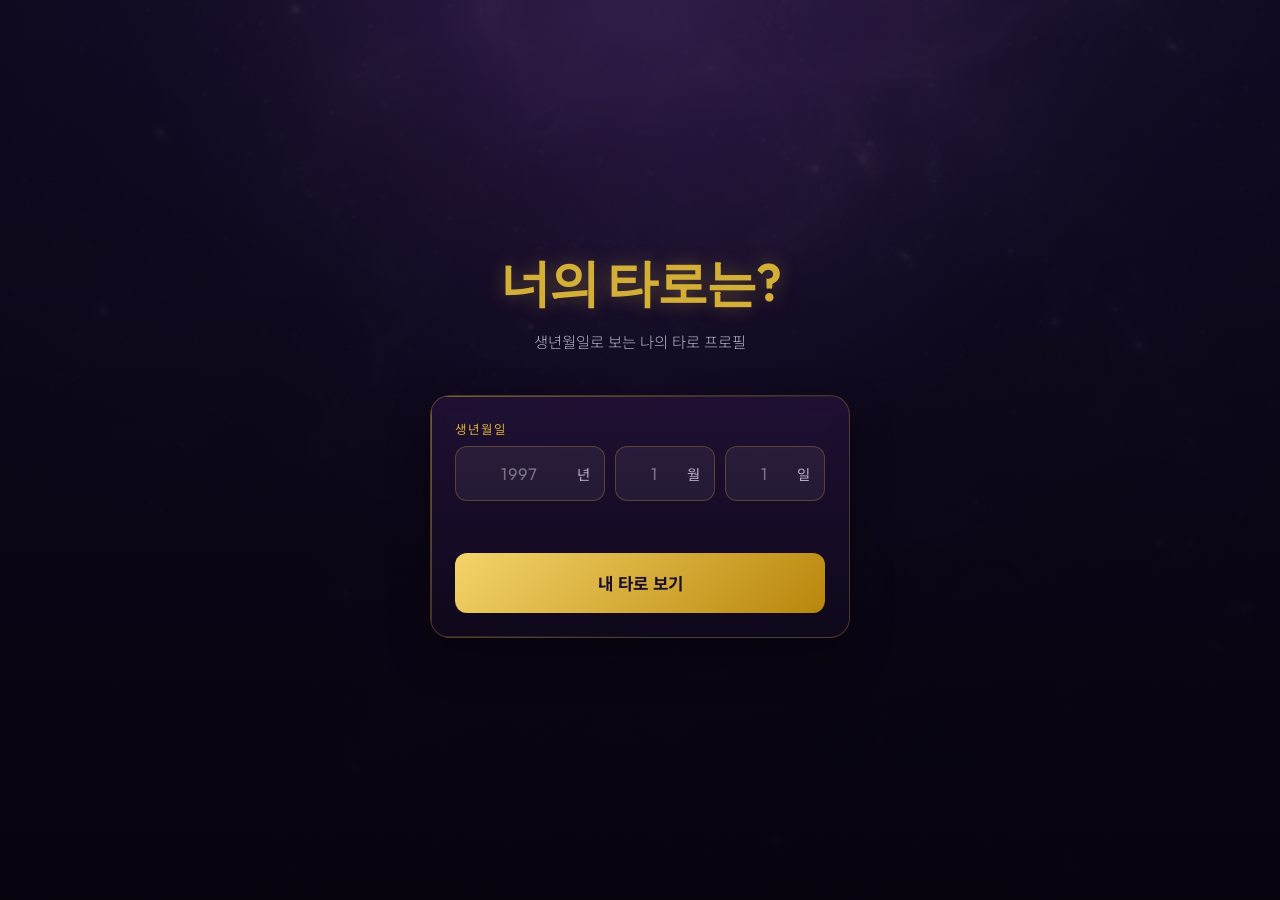
==== index.html @ 73835557 "feat: structure profile relationship results" ====
<!DOCTYPE html>
<html lang="ko">

<head>
    <meta charset="UTF-8">
    <meta name="viewport" content="width=device-width, initial-scale=1.0">
    <title>너의 타로는? - 나의 타로 프로필</title>
    <link rel="preconnect" href="https://fonts.googleapis.com">
    <link rel="preconnect" href="https://fonts.gstatic.com" crossorigin>
    <link
        href="https://fonts.googleapis.com/css2?family=Outfit:wght@300;400;600&family=Noto+Sans+KR:wght@300;400;700&display=swap"
        rel="stylesheet">
    <link rel="stylesheet" href="style.css">
</head>

<body>
    <div class="background-overlay"></div>

    <main id="app">
        <!-- Landing Page -->
        <section id="landing" class="screen active">
            <div class="container">
                <header>
                    <h1 class="glow-text">너의 타로는?</h1>
                    <p class="subtitle">생년월일로 보는 나의 타로 프로필</p>
                </header>

                <div class="input-card card-frame">
                    <div class="input-group">
                        <label for="birth-year">생년월일</label>
                        <div class="birthdate-fields" role="group" aria-labelledby="birthdate-group-label">
                            <span id="birthdate-group-label" class="sr-only">생년월일 입력</span>
                            <div class="birthdate-field">
                                <input type="text" id="birth-year" inputmode="numeric" placeholder="1997" maxlength="4"
                                    autocomplete="bday-year" aria-label="출생 연도">
                                <span class="birthdate-suffix">년</span>
                            </div>
                            <div class="birthdate-field">
                                <input type="text" id="birth-month" inputmode="numeric" placeholder="1" maxlength="2"
                                    autocomplete="bday-month" aria-label="출생 월">
                                <span class="birthdate-suffix">월</span>
                            </div>
                            <div class="birthdate-field">
                                <input type="text" id="birth-day" inputmode="numeric" placeholder="1" maxlength="2"
                                    autocomplete="bday-day" aria-label="출생 일">
                                <span class="birthdate-suffix">일</span>
                            </div>
                        </div>
                    </div>
                    <p id="input-error" class="input-error" aria-live="polite"></p>
                    <button id="cta-start" class="btn-primary">내 타로 보기</button>
                </div>
            </div>
        </section>

        <!-- Loading Screen -->
        <section id="loading" class="screen">
            <div class="container centered">
                <div class="mystical-spinner">
                    <div class="star s1"></div>
                    <div class="star s2"></div>
                    <div class="star s3"></div>
                    <div class="card-outline"></div>
                </div>
                <p class="loading-text">카드를 해석하는 중...</p>
            </div>
        </section>

        <!-- Result Page -->
        <section id="result" class="screen">
            <div class="container no-padding">
                <!-- Swiper Container -->
                <div class="card-swiper" id="card-swiper">
                    <!-- Birth Card Item -->
                    <div class="swiper-item" id="item-birth">
                        <div class="item-content">
                            <h3 class="item-title">나의 탄생카드</h3>
                            <p class="type-definition" id="res-birth-type-def">탄생카드는 내가 타고난 중심 성향을 의미합니다.</p>
                            <div class="card-visual card-frame gold-glow">
                                <img class="card-art" id="res-birth-art" src="img/08-Strength.png" alt="힘 카드 이미지">
                                <span class="card-number" id="res-birth-num">8</span>
                                <span class="card-name" id="res-birth-name">힘</span>
                            </div>
                            <div class="card-info-box card-frame thin">
                                <div class="info-block identity-block">
                                    <h4 class="info-label">한 줄 정체성</h4>
                                    <p class="card-tagline" id="res-birth-tagline"></p>
                                </div>
                                <hr class="gold-divider">
                                <div class="info-block">
                                    <h4 class="info-label">기본 의미</h4>
                                    <p class="info-meaning" id="res-birth-meaning">인내, 용기, 내면의 힘</p>
                                </div>
                                <hr class="gold-divider">
                                <div class="info-block overview-block">
                                    <h4 class="info-label">그래서 어떤 사람인가</h4>
                                    <p class="info-desc" id="res-birth-overview"></p>
                                </div>
                                <hr class="gold-divider">
                                <div class="info-block">
                                    <h4 class="info-label">그림 속 상징</h4>
                                    <p class="info-desc" id="res-birth-symbolism">사자를 부드럽게 다루는 장면이 핵심인 카드입니다.</p>
                                </div>
                                <hr class="gold-divider">
                                <div class="info-block interpretation-block">
                                    <h4 class="info-label">왜 이렇게 읽을까요?</h4>
                                    <p class="info-desc" id="res-birth-symbolism-interpretation"></p>
                                </div>
                                <hr class="gold-divider">
                                <div class="info-block">
                                    <h4 class="info-label">내 중심에서 나타나는 모습</h4>
                                    <p class="info-desc" id="res-birth-profile">겉보다 속이 훨씬 강하고 오래 버티는 힘이 있습니다.</p>
                                </div>
                                <p class="calc-trace" id="res-birth-trace">1997 + 10 + 17 = 2024 -> 2 + 0 + 2 + 4 = 8</p>
                            </div>
                        </div>
                    </div>

                    <!-- Persona Card Item -->
                    <div class="swiper-item" id="item-persona">
                        <div class="item-content">
                            <h3 class="item-title">페르소나 카드</h3>
                            <p class="type-definition" id="res-persona-type-def">페르소나 카드는 사회 속에서 드러나는 나의 얼굴을 의미합니다.</p>
                            <section class="profile-relationship" id="res-profile-relationship" aria-live="polite">
                                <p class="relationship-badge" id="res-relationship-badge"></p>
                                <div class="relationship-path" aria-label="탄생카드에서 페르소나카드로 이어지는 흐름">
                                    <span class="relationship-card-label" id="res-relationship-birth"></span>
                                    <span class="relationship-arrow" aria-hidden="true">→</span>
                                    <span class="relationship-card-label" id="res-relationship-persona"></span>
                                </div>
                                <p class="relationship-description" id="res-relationship-description"></p>
                            </section>
                            <div class="card-visual card-frame gold-glow">
                                <img class="card-art" id="res-persona-art" src="img/11-Justice.png" alt="정의 카드 이미지">
                                <span class="card-number" id="res-persona-num">11</span>
                                <span class="card-name" id="res-persona-name">정의</span>
                            </div>
                            <div class="card-info-box card-frame thin">
                                <div class="info-block identity-block">
                                    <h4 class="info-label">한 줄 정체성</h4>
                                    <p class="card-tagline" id="res-persona-tagline"></p>
                                </div>
                                <hr class="gold-divider">
                                <div class="info-block">
                                    <h4 class="info-label">기본 의미</h4>
                                    <p class="info-meaning" id="res-persona-meaning">균형, 공정함, 판단</p>
                                </div>
                                <hr class="gold-divider">
                                <div class="info-block">
                                    <h4 class="info-label">그림 속 상징</h4>
                                    <p class="info-desc" id="res-persona-symbolism">칼과 저울을 든 인물이 두 기둥 사이에 앉아 있습니다.</p>
                                </div>
                                <hr class="gold-divider">
                                <div class="info-block interpretation-block">
                                    <h4 class="info-label">왜 이렇게 읽을까요?</h4>
                                    <p class="info-desc" id="res-persona-symbolism-interpretation"></p>
                                </div>
                                <hr class="gold-divider">
                                <div class="info-block">
                                    <h4 class="info-label">다른 사람에게 보이는 모습</h4>
                                    <p class="info-desc" id="res-persona-profile">사회 속에서 기준과 균형을 중요하게 여기는 모습으로 드러납니다.</p>
                                </div>
                                <p class="calc-trace" id="res-persona-trace">탄생카드 축약 과정에서 11이 나타나 페르소나 카드로 읽습니다.</p>
                            </div>
                        </div>
                    </div>

                </div>

                <!-- Swiper Navigation Indicator -->
                <nav class="profile-steps" aria-label="프로필 카드 단계">
                    <button class="profile-step active" type="button" data-slide-index="0" aria-current="step" aria-label="내 중심 1/2">
                        <span class="profile-step-number">01</span>
                        <span>내 중심</span>
                    </button>
                    <span class="profile-step-line" aria-hidden="true"></span>
                    <button class="profile-step" type="button" data-slide-index="1" aria-label="보이는 나 2/2">
                        <span class="profile-step-number">02</span>
                        <span>보이는 나</span>
                    </button>
                </nav>

                <p class="swipe-hint">← 옆으로 넘겨보세요 →</p>

                <section class="profile-details-section" id="profile-details">
                    <h3 class="section-title">나의 프로필 더 보기</h3>
                    <details class="profile-detail">
                        <summary>강점과 그림자</summary>
                        <div class="profile-detail-content">
                            <h4>강점</h4>
                            <p id="res-detail-strength"></p>
                            <h4>그림자</h4>
                            <p id="res-detail-shadow"></p>
                        </div>
                    </details>
                    <details class="profile-detail">
                        <summary>관계와 일</summary>
                        <div class="profile-detail-content">
                            <h4>관계</h4>
                            <p id="res-detail-relationship"></p>
                            <h4>일</h4>
                            <p id="res-detail-work"></p>
                        </div>
                    </details>
                    <details class="profile-detail">
                        <summary>성장 포인트</summary>
                        <div class="profile-detail-content">
                            <p id="res-detail-growth"></p>
                        </div>
                    </details>
                </section>

                <!-- Year Flow Section -->
                <div class="year-flow-section">
                    <h3 class="section-title">연도별 흐름</h3>
                    <div class="year-cards-grid">
                        <div class="year-card-item">
                            <span class="year-tag" id="year-prev-label">2023</span>
                            <div class="mini-card card-frame gold-glow">
                                <img class="mini-card-art" id="year-prev-art" src="img/09-TheHermit.png" alt="작년 카드 이미지">
                                <span class="mini-card-number" id="year-prev-number">9</span>
                                <span class="mini-card-name" id="year-prev-name">전차</span>
                            </div>
                            <p class="year-card-desc" id="year-prev-desc">지난해의 에너지를 정리합니다.</p>
                            <p class="year-card-trace" id="year-prev-trace">10 + 17 + 2025 = 2052 -> 2 + 0 + 5 + 2 = 9</p>
                        </div>
                        <div class="year-card-item current">
                            <span class="year-tag" id="year-curr-label">2024</span>
                            <div class="mini-card card-frame gold-glow primary">
                                <img class="mini-card-art" id="year-curr-art" src="img/10-WheelOfFortune.png" alt="올해 카드 이미지">
                                <span class="mini-card-number" id="year-curr-number">10</span>
                                <span class="mini-card-name" id="year-curr-name">힘</span>
                            </div>
                            <p class="year-card-desc" id="year-curr-desc">올해 당신을 관통하는 핵심 키워드입니다.</p>
                            <p class="year-card-trace" id="year-curr-trace">10 + 17 + 2026 = 2053 -> 2 + 0 + 5 + 3 = 10</p>
                        </div>
                        <div class="year-card-item">
                            <span class="year-tag" id="year-next-label">2025</span>
                            <div class="mini-card card-frame gold-glow">
                                <img class="mini-card-art" id="year-next-art" src="img/11-Justice.png" alt="내년 카드 이미지">
                                <span class="mini-card-number" id="year-next-number">11</span>
                                <span class="mini-card-name" id="year-next-name">은둔자</span>
                            </div>
                            <p class="year-card-desc" id="year-next-desc">다음 해에 다가올 변화의 예고입니다.</p>
                            <p class="year-card-trace" id="year-next-trace">10 + 17 + 2027 = 2054 -> 2 + 0 + 5 + 4 = 11</p>
                        </div>
                    </div>
                </div>

                <!-- Bottom CTA -->
                <div class="bottom-actions padding-x">
                    <button id="share-kakao" class="btn-share">카카오톡으로 내 타로 공유하기</button>
                    <p id="share-feedback" class="share-feedback" aria-live="polite"></p>
                    <button id="restart" class="btn-secondary">다시 하기</button>
                </div>
            </div>
        </section>
    </main>

    <script>
        window.APP_CONFIG = window.APP_CONFIG || {};
    </script>
    <script src="https://t1.kakaocdn.net/kakao_js_sdk/2.8.0/kakao.min.js"></script>
    <script src="config.js"></script>
    <script src="data/card-content.js"></script>
    <script src="script.js"></script>
</body>

</html>
---- style.css ----
:root {
    --primary-bg: #140b26;
    --primary-bg-deep: #090511;
    --accent-gold: #d4af37;
    --accent-gold-strong: #f4d46a;
    --accent-gold-glow: rgba(212, 175, 55, 0.36);
    --text-main: #f8f4ff;
    --text-dim: #b9afca;
    --text-soft: #d8d0e5;
    --card-bg: rgba(23, 12, 39, 0.78);
    --card-bg-strong: rgba(18, 10, 31, 0.92);
    --glass-border: rgba(212, 175, 55, 0.28);
    --glass-border-strong: rgba(212, 175, 55, 0.5);
    --shadow-deep: 0 18px 40px rgba(0, 0, 0, 0.4);
    --font-fancy: 'Outfit', sans-serif;
    --font-base: 'Noto Sans KR', sans-serif;
}

* {
    margin: 0;
    padding: 0;
    box-sizing: border-box;
}

html {
    scroll-behavior: smooth;
}

body {
    background:
        radial-gradient(circle at top, rgba(79, 39, 122, 0.38), transparent 45%),
        linear-gradient(180deg, var(--primary-bg) 0%, var(--primary-bg-deep) 100%);
    color: var(--text-main);
    font-family: var(--font-base);
    min-height: 100vh;
    overflow-x: hidden;
    position: relative;
}

.background-overlay {
    position: fixed;
    inset: 0;
    background-image: url('bg.png');
    background-size: cover;
    background-position: center;
    opacity: 0.32;
    filter: saturate(0.9) brightness(0.72);
    z-index: -2;
}

.background-overlay::after {
    content: '';
    position: absolute;
    inset: 0;
    background:
        radial-gradient(circle at 50% 10%, transparent 0%, rgba(9, 5, 17, 0.28) 42%, rgba(9, 5, 17, 0.82) 100%),
        linear-gradient(180deg, rgba(20, 11, 38, 0.48) 0%, rgba(9, 5, 17, 0.9) 100%);
}

#app {
    max-width: 640px;
    margin: 0 auto;
    padding: 20px 18px 32px;
    min-height: 100vh;
    display: flex;
    flex-direction: column;
}

.container {
    width: 100%;
    padding: 20px 0;
}

.container.no-padding {
    padding: 0;
}

.padding-x {
    padding-left: 20px;
    padding-right: 20px;
}

.centered {
    display: flex;
    flex-direction: column;
    align-items: center;
    justify-content: center;
    flex: 1;
}

.screen {
    display: none;
    opacity: 0;
    transition: opacity 0.35s ease;
}

.screen.active {
    display: flex;
    flex-direction: column;
    opacity: 1;
}

.glow-text {
    font-family: var(--font-fancy);
    font-size: clamp(2.4rem, 8vw, 3.2rem);
    font-weight: 600;
    text-align: center;
    color: var(--accent-gold);
    text-shadow: 0 0 18px var(--accent-gold-glow);
    margin-bottom: 0.55rem;
    letter-spacing: -0.03em;
}

.subtitle {
    text-align: center;
    color: var(--text-dim);
    font-size: 0.96rem;
    font-weight: 300;
    line-height: 1.7;
    margin-bottom: 2.6rem;
}

.card-frame {
    background: linear-gradient(180deg, rgba(33, 17, 54, 0.88) 0%, rgba(16, 9, 28, 0.92) 100%);
    border: 1px solid var(--glass-border);
    border-radius: 20px;
    padding: 24px;
    backdrop-filter: blur(10px);
    box-shadow: var(--shadow-deep);
    position: relative;
    overflow: hidden;
}

.card-frame::before {
    content: '';
    position: absolute;
    inset: 0;
    border: 1px solid transparent;
    border-image: linear-gradient(135deg, rgba(212, 175, 55, 0.5), transparent 70%) 1;
    pointer-events: none;
}

.input-card {
    max-width: 420px;
    margin: 0 auto;
}

.input-group {
    margin-bottom: 18px;
}

.input-group label {
    display: block;
    color: var(--accent-gold);
    font-size: 0.78rem;
    margin-bottom: 8px;
    text-transform: uppercase;
    letter-spacing: 0.15em;
}

.birthdate-fields {
    display: grid;
    grid-template-columns: minmax(0, 1.5fr) repeat(2, minmax(0, 1fr));
    gap: 10px;
}

.birthdate-field {
    display: flex;
    align-items: center;
    gap: 8px;
    background: rgba(255, 255, 255, 0.06);
    border: 1px solid var(--glass-border);
    border-radius: 12px;
    padding: 0 14px;
}

.birthdate-field:focus-within {
    border-color: var(--accent-gold);
    box-shadow: 0 0 14px var(--accent-gold-glow);
}

.birthdate-field input {
    width: 100%;
    min-width: 0;
    background: transparent;
    border: none;
    padding: 16px 0;
    color: var(--text-main);
    font-family: var(--font-fancy);
    font-size: 1.05rem;
    text-align: center;
    letter-spacing: 0.08em;
}

.birthdate-field input::placeholder {
    color: rgba(248, 244, 255, 0.4);
}

.birthdate-field input:focus {
    outline: none;
}

.birthdate-suffix {
    flex-shrink: 0;
    color: var(--text-dim);
    font-size: 0.9rem;
}

.sr-only {
    position: absolute;
    width: 1px;
    height: 1px;
    padding: 0;
    margin: -1px;
    overflow: hidden;
    clip: rect(0, 0, 0, 0);
    white-space: nowrap;
    border: 0;
}

#birth-year,
#birth-month,
#birth-day {
    width: 100%;
}

@media (max-width: 380px) {
    .birthdate-fields {
        grid-template-columns: 1fr;
    }
}

.input-error {
    min-height: 1.35rem;
    margin-bottom: 12px;
    color: #ffd7df;
    font-size: 0.84rem;
    line-height: 1.5;
}

.btn-primary,
.btn-share,
.btn-secondary {
    width: 100%;
    border-radius: 12px;
    cursor: pointer;
    font-family: var(--font-base);
    transition: transform 0.2s ease, box-shadow 0.2s ease, border-color 0.2s ease;
}

.btn-primary {
    background: linear-gradient(135deg, var(--accent-gold-strong), #b8860b);
    border: none;
    padding: 18px;
    color: #1a0f2e;
    font-weight: 700;
    font-size: 1.05rem;
}

.btn-share {
    background: #fee500;
    color: #3c1e1e;
    border: none;
    padding: 18px;
    font-weight: 700;
    font-size: 1rem;
    margin-bottom: 10px;
}

.btn-secondary {
    background: rgba(255, 255, 255, 0.03);
    border: 1px solid var(--glass-border);
    padding: 14px;
    color: var(--text-soft);
}

.btn-primary:hover,
.btn-share:hover,
.btn-secondary:hover {
    transform: translateY(-1px);
    box-shadow: 0 0 20px rgba(212, 175, 55, 0.18);
}

.btn-primary:active,
.btn-share:active,
.btn-secondary:active {
    transform: scale(0.99);
}

.share-feedback {
    min-height: 1.35rem;
    margin-bottom: 14px;
    color: var(--text-dim);
    font-size: 0.82rem;
    line-height: 1.5;
    text-align: center;
}

.card-swiper {
    display: flex;
    overflow-x: auto;
    scroll-snap-type: x mandatory;
    scroll-behavior: smooth;
    -webkit-overflow-scrolling: touch;
    width: 100%;
    padding-bottom: 18px;
}

.card-swiper::-webkit-scrollbar {
    display: none;
}

.swiper-item {
    flex: 0 0 100%;
    scroll-snap-align: center;
    scroll-snap-stop: always;
    padding: 20px 20px 10px;
}

.item-content {
    display: flex;
    flex-direction: column;
    align-items: center;
    gap: 10px;
}

.item-title {
    font-size: 1.55rem;
    color: var(--accent-gold);
    text-align: center;
    letter-spacing: -0.02em;
}

.item-subtitle {
    font-size: 0.82rem;
    color: var(--text-dim);
    text-align: center;
    line-height: 1.5;
}

.type-definition {
    max-width: 360px;
    font-size: 0.88rem;
    line-height: 1.65;
    color: var(--text-soft);
    text-align: center;
}

.swiper-dots {
    display: flex;
    justify-content: center;
    gap: 8px;
    margin-bottom: 10px;
}

.dot {
    width: 7px;
    height: 7px;
    border-radius: 999px;
    background: rgba(255, 255, 255, 0.16);
    transition: width 0.2s ease, background 0.2s ease, box-shadow 0.2s ease;
}

.dot.active {
    width: 18px;
    background: var(--accent-gold);
    box-shadow: 0 0 8px var(--accent-gold-glow);
}

.swipe-hint {
    text-align: center;
    font-size: 0.75rem;
    color: var(--text-dim);
    margin-bottom: 30px;
    animation: pulse 2s infinite;
}

@keyframes pulse {
    0% {
        opacity: 0.45;
    }

    50% {
        opacity: 1;
    }

    100% {
        opacity: 0.45;
    }
}

.card-visual {
    width: min(76vw, 210px);
    height: min(112vw, 320px);
    min-height: 280px;
    margin: 4px 0 10px;
    display: flex;
    flex-direction: column;
    align-items: center;
    justify-content: center;
    gap: 12px;
    background:
        radial-gradient(circle at top, rgba(212, 175, 55, 0.14), transparent 52%),
        linear-gradient(180deg, rgba(27, 15, 46, 0.95), rgba(18, 10, 31, 0.9));
    position: relative;
}

.card-visual::after {
    content: '';
    position: absolute;
    inset: 16px;
    border-radius: 14px;
    border: 1px solid rgba(212, 175, 55, 0.15);
}

.gold-glow {
    box-shadow: 0 0 30px var(--accent-gold-glow);
}

.card-art,
.mini-card-art {
    position: absolute;
    inset: 0;
    width: 100%;
    height: 100%;
    object-fit: cover;
    display: block;
}

.card-art {
    border-radius: 20px;
}

.mini-card-art {
    border-radius: 18px;
    opacity: 0.9;
}

.card-number,
.mini-card-number {
    position: relative;
    z-index: 1;
    font-family: var(--font-fancy);
    color: var(--accent-gold);
    text-shadow: 0 0 12px rgba(212, 175, 55, 0.24);
}

.card-number {
    font-size: 2.5rem;
    font-weight: 600;
    padding: 6px 14px;
    border-radius: 999px;
    background: rgba(14, 8, 26, 0.75);
    backdrop-filter: blur(8px);
    border: 1px solid rgba(212, 175, 55, 0.35);
}

.card-name {
    position: relative;
    z-index: 1;
    padding: 0 18px;
    text-align: center;
    font-family: var(--font-fancy);
    font-size: 1.5rem;
    line-height: 1.3;
    color: var(--text-main);
    text-shadow: 0 0 14px rgba(0, 0, 0, 0.55);
    background: linear-gradient(180deg, rgba(14, 8, 26, 0.2), rgba(14, 8, 26, 0.82));
    width: calc(100% - 24px);
    margin-top: auto;
    padding: 22px 18px 18px;
    border-radius: 0 0 16px 16px;
}

.persona-state {
    min-height: 1.3rem;
    color: var(--accent-gold);
    font-size: 0.78rem;
    line-height: 1.5;
    text-align: center;
}

.is-integrated .card-visual {
    box-shadow: 0 0 34px rgba(212, 175, 55, 0.22);
}

.is-hidden {
    display: none;
}

.card-info-box {
    width: 100%;
    max-width: 410px;
    padding: 22px 20px;
    text-align: left;
    background: linear-gradient(180deg, rgba(24, 13, 41, 0.88), rgba(16, 9, 28, 0.95));
}

.info-block {
    display: flex;
    flex-direction: column;
    gap: 7px;
}

.info-label {
    font-size: 0.72rem;
    color: var(--accent-gold);
    text-transform: uppercase;
    letter-spacing: 0.14em;
}

.info-meaning {
    font-size: 1rem;
    font-weight: 500;
    line-height: 1.7;
    color: var(--text-main);
}

.gold-divider {
    border: none;
    border-top: 1px solid rgba(212, 175, 55, 0.14);
    margin: 16px 0;
}

.info-desc {
    font-size: 0.94rem;
    line-height: 1.8;
    color: var(--text-soft);
}

.interpretation-block .info-desc {
    color: var(--text-main);
}

.calc-trace,
.year-card-trace {
    margin-top: 14px;
    font-size: 0.72rem;
    line-height: 1.55;
    color: var(--text-dim);
}

.year-flow-section {
    padding: 20px 20px 12px;
}

.section-title {
    text-align: center;
    color: var(--accent-gold);
    font-size: 1.05rem;
    margin-bottom: 22px;
    letter-spacing: 0.05em;
}

.year-cards-grid {
    display: grid;
    grid-template-columns: repeat(3, minmax(0, 1fr));
    gap: 12px;
}

.year-card-item {
    display: flex;
    flex-direction: column;
    align-items: center;
    text-align: center;
}

.year-card-item.current .mini-card {
    border-color: var(--glass-border-strong);
    box-shadow: 0 0 18px rgba(212, 175, 55, 0.2);
}

.year-tag {
    font-size: 0.76rem;
    color: var(--text-dim);
    margin-bottom: 10px;
}

.mini-card {
    width: 100%;
    min-height: 138px;
    display: flex;
    flex-direction: column;
    align-items: center;
    justify-content: center;
    gap: 8px;
    padding: 14px 10px;
    margin-bottom: 12px;
    background: linear-gradient(180deg, rgba(25, 14, 43, 0.9), rgba(15, 8, 26, 0.95));
    overflow: hidden;
    position: relative;
}

.mini-card::after {
    content: '';
    position: absolute;
    inset: 0;
    background: linear-gradient(180deg, rgba(9, 5, 17, 0.1), rgba(9, 5, 17, 0.78));
}

.mini-card-number {
    font-size: 1rem;
    letter-spacing: 0.04em;
    padding: 5px 10px;
    border-radius: 999px;
    background: rgba(14, 8, 26, 0.78);
    backdrop-filter: blur(8px);
    border: 1px solid rgba(212, 175, 55, 0.3);
}

.mini-card-name {
    font-size: 1rem;
    font-weight: 700;
    line-height: 1.35;
    color: var(--text-main);
    text-shadow: 0 0 10px rgba(0, 0, 0, 0.58);
    padding: 0 8px;
    position: relative;
    z-index: 1;
}

.year-card-desc {
    font-size: 0.8rem;
    color: var(--text-soft);
    line-height: 1.7;
}

.bottom-actions {
    padding-top: 22px;
    padding-bottom: 20px;
}

.mystical-spinner {
    width: 60px;
    height: 100px;
    position: relative;
    margin-bottom: 24px;
}

.card-outline {
    width: 100%;
    height: 100%;
    border: 2px solid var(--accent-gold);
    border-radius: 8px;
    animation: flip 1.8s infinite ease-in-out;
}

.star {
    position: absolute;
    width: 4px;
    height: 4px;
    background: var(--accent-gold);
    border-radius: 50%;
    box-shadow: 0 0 10px var(--accent-gold);
}

.s1 {
    top: -10px;
    left: 50%;
    animation: orbit 3s infinite linear;
}

.s2 {
    bottom: -10px;
    right: 20%;
    animation: orbit 4s infinite linear reverse;
}

.s3 {
    top: 40%;
    left: -10px;
    animation: orbit 2.5s infinite linear;
}

@keyframes flip {
    0% {
        transform: rotateY(0deg);
    }

    50% {
        transform: rotateY(180deg);
    }

    100% {
        transform: rotateY(360deg);
    }
}

@keyframes orbit {
    from {
        transform: rotate(0deg) translateX(30px) rotate(0deg);
    }

    to {
        transform: rotate(360deg) translateX(30px) rotate(-360deg);
    }
}

.loading-text {
    font-family: var(--font-fancy);
    color: var(--accent-gold);
    letter-spacing: 0.2em;
}

@media (max-width: 520px) {
    #app {
        padding-left: 14px;
        padding-right: 14px;
    }

    .swiper-item {
        padding-left: 10px;
        padding-right: 10px;
    }

    .year-cards-grid {
        grid-template-columns: 1fr;
        gap: 26px;
    }

    .year-card-item {
        max-width: 300px;
        margin: 0 auto;
    }

    .mini-card {
        max-width: 150px;
    }
}

@media (min-width: 900px) {
    #app {
        max-width: 760px;
        justify-content: center;
    }

    .card-info-box {
        max-width: 460px;
    }
}

@media (prefers-reduced-motion: reduce) {
    html {
        scroll-behavior: auto;
    }

    .screen,
    .btn-primary,
    .btn-share,
    .btn-secondary,
    .dot,
    .card-outline,
    .swipe-hint,
    .star {
        transition: none;
        animation: none;
    }
}
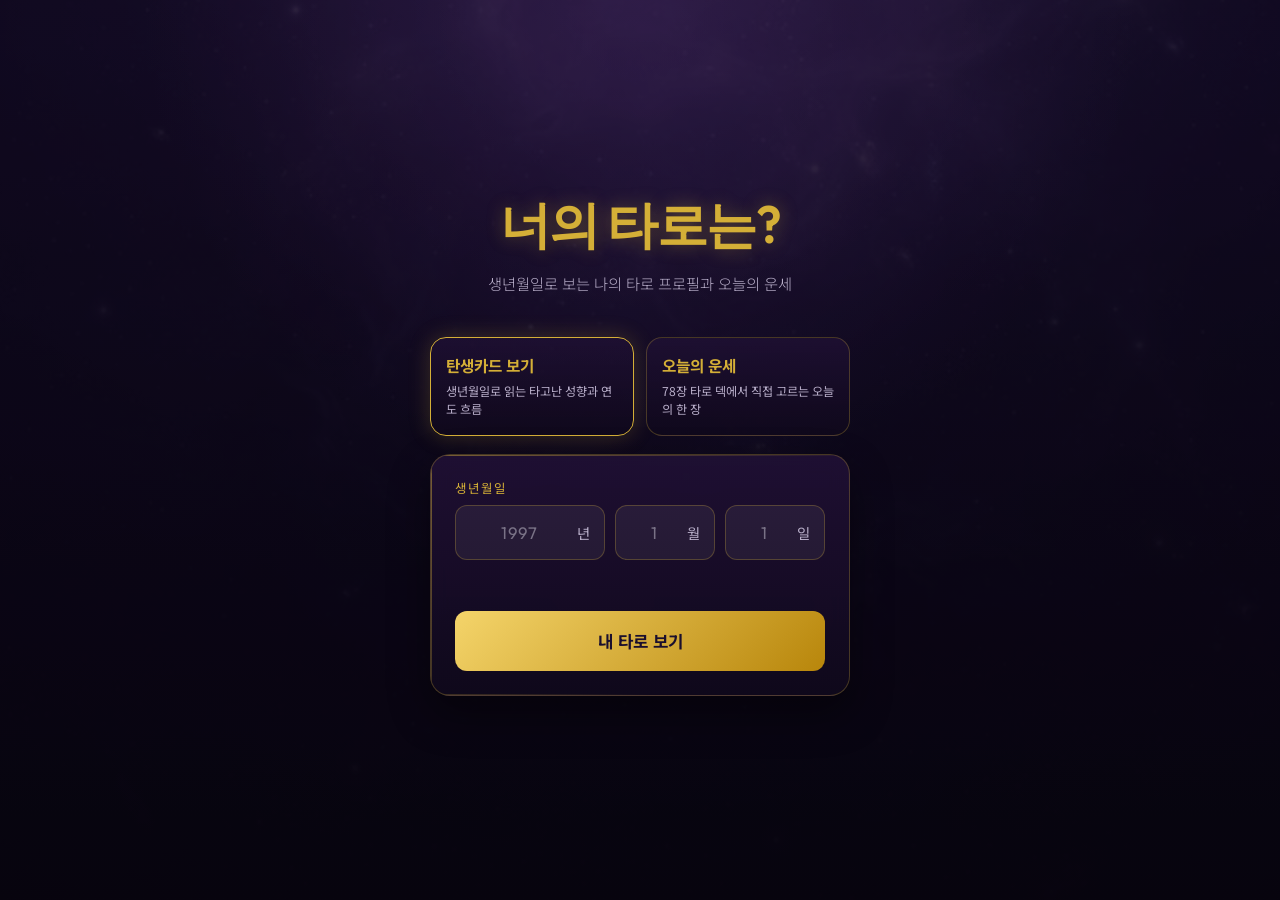
==== commit 8c6ff510: "feat: add birth card and daily fortune mode selector on landing" ====
--- a/index.html
+++ b/index.html
@@ -22,10 +22,21 @@
             <div class="container">
                 <header>
                     <h1 class="glow-text">너의 타로는?</h1>
-                    <p class="subtitle">생년월일로 보는 나의 타로 프로필</p>
+                    <p class="subtitle">생년월일로 보는 나의 타로 프로필과 오늘의 운세</p>
                 </header>
 
-                <div class="input-card card-frame">
+                <div class="mode-selector" role="group" aria-label="타로 메뉴 선택">
+                    <button type="button" id="mode-birth" class="mode-btn active" aria-pressed="true">
+                        <span class="mode-btn-label">탄생카드 보기</span>
+                        <span class="mode-btn-desc">생년월일로 읽는 타고난 성향과 연도 흐름</span>
+                    </button>
+                    <button type="button" id="mode-daily" class="mode-btn" aria-pressed="false">
+                        <span class="mode-btn-label">오늘의 운세</span>
+                        <span class="mode-btn-desc">78장 타로 덱에서 직접 고르는 오늘의 한 장</span>
+                    </button>
+                </div>
+
+                <div class="input-card card-frame" id="birth-input-card">
                     <div class="input-group">
                         <label for="birth-year">생년월일</label>
                         <div class="birthdate-fields" role="group" aria-labelledby="birthdate-group-label">
@@ -215,31 +226,31 @@
                     <h3 class="section-title">연도별 흐름</h3>
                     <div class="year-cards-grid">
                         <div class="year-card-item">
-                            <span class="year-tag" id="year-prev-label">2023</span>
+                            <span class="year-tag" id="year-prev-label">2025</span>
                             <div class="mini-card card-frame gold-glow">
-                                <img class="mini-card-art" id="year-prev-art" src="img/09-TheHermit.png" alt="작년 카드 이미지">
+                                <img class="mini-card-art" id="year-prev-art" src="img/09-TheHermit.png" alt="2025년 은둔자 카드 이미지">
                                 <span class="mini-card-number" id="year-prev-number">9</span>
-                                <span class="mini-card-name" id="year-prev-name">전차</span>
+                                <span class="mini-card-name" id="year-prev-name">은둔자</span>
                             </div>
                             <p class="year-card-desc" id="year-prev-desc">지난해의 에너지를 정리합니다.</p>
                             <p class="year-card-trace" id="year-prev-trace">10 + 17 + 2025 = 2052 -> 2 + 0 + 5 + 2 = 9</p>
                         </div>
                         <div class="year-card-item current">
-                            <span class="year-tag" id="year-curr-label">2024</span>
+                            <span class="year-tag" id="year-curr-label">2026</span>
                             <div class="mini-card card-frame gold-glow primary">
-                                <img class="mini-card-art" id="year-curr-art" src="img/10-WheelOfFortune.png" alt="올해 카드 이미지">
+                                <img class="mini-card-art" id="year-curr-art" src="img/10-WheelOfFortune.png" alt="2026년 운명의 수레바퀴 카드 이미지">
                                 <span class="mini-card-number" id="year-curr-number">10</span>
-                                <span class="mini-card-name" id="year-curr-name">힘</span>
+                                <span class="mini-card-name" id="year-curr-name">운명의 수레바퀴</span>
                             </div>
                             <p class="year-card-desc" id="year-curr-desc">올해 당신을 관통하는 핵심 키워드입니다.</p>
                             <p class="year-card-trace" id="year-curr-trace">10 + 17 + 2026 = 2053 -> 2 + 0 + 5 + 3 = 10</p>
                         </div>
                         <div class="year-card-item">
-                            <span class="year-tag" id="year-next-label">2025</span>
+                            <span class="year-tag" id="year-next-label">2027</span>
                             <div class="mini-card card-frame gold-glow">
-                                <img class="mini-card-art" id="year-next-art" src="img/11-Justice.png" alt="내년 카드 이미지">
+                                <img class="mini-card-art" id="year-next-art" src="img/11-Justice.png" alt="2027년 정의 카드 이미지">
                                 <span class="mini-card-number" id="year-next-number">11</span>
-                                <span class="mini-card-name" id="year-next-name">은둔자</span>
+                                <span class="mini-card-name" id="year-next-name">정의</span>
                             </div>
                             <p class="year-card-desc" id="year-next-desc">다음 해에 다가올 변화의 예고입니다.</p>
                             <p class="year-card-trace" id="year-next-trace">10 + 17 + 2027 = 2054 -> 2 + 0 + 5 + 4 = 11</p>
--- a/style.css
+++ b/style.css
@@ -22,6 +22,10 @@
     box-sizing: border-box;
 }
 
+[hidden] {
+    display: none !important;
+}
+
 html {
     scroll-behavior: smooth;
 }
@@ -143,6 +147,59 @@
 .input-card {
     max-width: 420px;
     margin: 0 auto;
+}
+
+.mode-selector {
+    max-width: 420px;
+    margin: 0 auto 18px;
+    display: grid;
+    grid-template-columns: repeat(2, minmax(0, 1fr));
+    gap: 12px;
+}
+
+.mode-btn {
+    display: flex;
+    flex-direction: column;
+    align-items: flex-start;
+    gap: 6px;
+    padding: 16px 15px;
+    border-radius: 16px;
+    border: 1px solid var(--glass-border);
+    background: linear-gradient(180deg, rgba(33, 17, 54, 0.72) 0%, rgba(16, 9, 28, 0.84) 100%);
+    color: var(--text-soft);
+    font-family: var(--font-base);
+    text-align: left;
+    cursor: pointer;
+    transition: transform 0.2s ease, border-color 0.2s ease, box-shadow 0.2s ease;
+}
+
+.mode-btn.active {
+    border-color: var(--accent-gold);
+    box-shadow: 0 0 22px rgba(212, 175, 55, 0.22);
+    color: var(--text-main);
+}
+
+.mode-btn:hover {
+    transform: translateY(-1px);
+    border-color: var(--glass-border-strong);
+}
+
+.mode-btn-label {
+    font-size: 0.98rem;
+    font-weight: 700;
+    color: var(--accent-gold);
+}
+
+.mode-btn-desc {
+    font-size: 0.76rem;
+    line-height: 1.45;
+    color: var(--text-dim);
+}
+
+@media (max-width: 360px) {
+    .mode-selector {
+        grid-template-columns: 1fr;
+    }
 }
 
 .input-group {
@@ -346,25 +403,41 @@
     text-align: center;
 }
 
-.swiper-dots {
-    display: flex;
+.profile-steps {
+    display: flex;
+    align-items: center;
     justify-content: center;
-    gap: 8px;
+    gap: 10px;
     margin-bottom: 10px;
 }
 
-.dot {
-    width: 7px;
-    height: 7px;
-    border-radius: 999px;
-    background: rgba(255, 255, 255, 0.16);
-    transition: width 0.2s ease, background 0.2s ease, box-shadow 0.2s ease;
-}
-
-.dot.active {
-    width: 18px;
-    background: var(--accent-gold);
-    box-shadow: 0 0 8px var(--accent-gold-glow);
+.profile-step {
+    display: inline-flex;
+    align-items: center;
+    gap: 6px;
+    padding: 8px 10px;
+    border: 0;
+    background: transparent;
+    color: var(--text-soft);
+    font: inherit;
+    cursor: pointer;
+    opacity: 0.62;
+    transition: color 0.2s ease, opacity 0.2s ease;
+}
+
+.profile-step.active {
+    color: var(--accent-gold);
+    opacity: 1;
+}
+
+.profile-step-number {
+    font-size: 0.7rem;
+}
+
+.profile-step-line {
+    width: 34px;
+    height: 1px;
+    background: rgba(212, 175, 55, 0.35);
 }
 
 .swipe-hint {
@@ -472,16 +545,101 @@
     border-radius: 0 0 16px 16px;
 }
 
-.persona-state {
-    min-height: 1.3rem;
-    color: var(--accent-gold);
-    font-size: 0.78rem;
-    line-height: 1.5;
-    text-align: center;
-}
-
-.is-integrated .card-visual {
-    box-shadow: 0 0 34px rgba(212, 175, 55, 0.22);
+.card-tagline {
+    color: var(--text-main);
+    font-size: 1.02rem;
+    font-weight: 700;
+    line-height: 1.65;
+}
+
+.profile-relationship {
+    width: 100%;
+    max-width: 410px;
+    margin: 8px 0 12px;
+    padding: 18px;
+    border: 1px solid rgba(212, 175, 55, 0.48);
+    border-radius: 18px;
+    background: rgba(20, 8, 37, 0.72);
+    box-shadow: inset 0 0 24px rgba(212, 175, 55, 0.06);
+    opacity: 0;
+    transform: translateY(8px);
+    transition: opacity 240ms ease, transform 240ms ease;
+}
+
+.relationship-visible .profile-relationship {
+    opacity: 1;
+    transform: translateY(0);
+}
+
+.relationship-badge {
+    color: var(--accent-gold);
+    font-size: 0.82rem;
+    font-weight: 700;
+    text-align: center;
+}
+
+.relationship-path {
+    display: grid;
+    grid-template-columns: minmax(0, 1fr) auto minmax(0, 1fr);
+    align-items: center;
+    gap: 10px;
+    margin: 14px 0;
+}
+
+.relationship-card-label {
+    min-width: 0;
+    padding: 9px 8px;
+    border-radius: 999px;
+    background: rgba(212, 175, 55, 0.1);
+    color: var(--text-main);
+    font-size: 0.8rem;
+    text-align: center;
+    overflow-wrap: anywhere;
+}
+
+.relationship-arrow {
+    color: var(--accent-gold);
+}
+
+.relationship-description {
+    color: var(--text-soft);
+    font-size: 0.9rem;
+    line-height: 1.75;
+}
+
+.profile-details-section {
+    padding: 34px 20px 8px;
+}
+
+.profile-detail {
+    margin-bottom: 12px;
+    border: 1px solid rgba(212, 175, 55, 0.3);
+    border-radius: 16px;
+    background: rgba(20, 8, 37, 0.62);
+    overflow: hidden;
+}
+
+.profile-detail summary {
+    padding: 16px 18px;
+    color: var(--text-main);
+    font-weight: 700;
+    cursor: pointer;
+}
+
+.profile-detail-content {
+    padding: 0 18px 18px;
+}
+
+.profile-detail-content h4 {
+    margin: 16px 0 6px;
+    color: var(--accent-gold);
+    font-size: 0.8rem;
+}
+
+.profile-detail-content p {
+    color: var(--text-soft);
+    font-size: 0.9rem;
+    line-height: 1.75;
 }
 
 .is-hidden {
@@ -725,6 +883,23 @@
 
     .mini-card {
         max-width: 150px;
+    }
+}
+
+@media (max-width: 360px) {
+    .profile-details-section {
+        padding-left: 10px;
+        padding-right: 10px;
+    }
+
+    .relationship-path {
+        gap: 6px;
+    }
+}
+
+@media (prefers-reduced-motion: reduce) {
+    .profile-relationship {
+        transition: none;
     }
 }
 
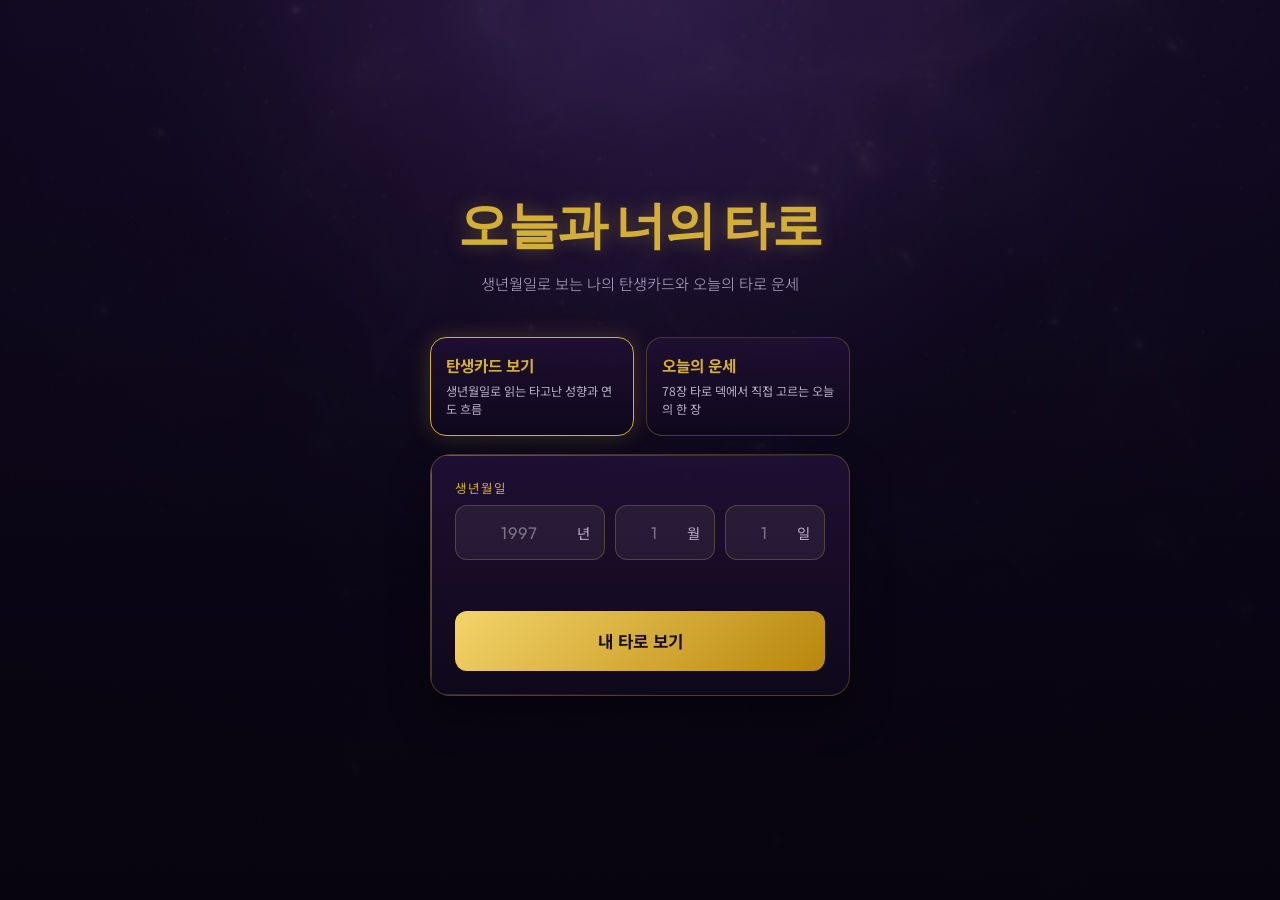
==== commit 1961a04e: "feat: rename service to 오늘과 너의 타로 and add Kakao AdFit slot" ====
--- a/index.html
+++ b/index.html
@@ -4,7 +4,12 @@
 <head>
     <meta charset="UTF-8">
     <meta name="viewport" content="width=device-width, initial-scale=1.0">
-    <title>너의 타로는? - 나의 타로 프로필</title>
+    <title>오늘과 너의 타로 - 나의 탄생카드와 오늘의 운세</title>
+    <meta name="description" content="생년월일로 읽는 나의 타로 프로필(탄생카드·페르소나·연도 흐름)과 78장 타로 덱에서 직접 고르는 오늘의 운세">
+    <meta property="og:type" content="website">
+    <meta property="og:title" content="오늘과 너의 타로">
+    <meta property="og:description" content="생년월일로 보는 나의 탄생카드 프로필과 78장 덱에서 직접 고르는 오늘의 타로 운세">
+    <meta property="og:url" content="https://tarot-zeta-two.vercel.app/">
     <link rel="preconnect" href="https://fonts.googleapis.com">
     <link rel="preconnect" href="https://fonts.gstatic.com" crossorigin>
     <link
@@ -21,8 +26,8 @@
         <section id="landing" class="screen active">
             <div class="container">
                 <header>
-                    <h1 class="glow-text">너의 타로는?</h1>
-                    <p class="subtitle">생년월일로 보는 나의 타로 프로필과 오늘의 운세</p>
+                    <h1 class="glow-text">오늘과 너의 타로</h1>
+                    <p class="subtitle">생년월일로 보는 나의 탄생카드와 오늘의 타로 운세</p>
                 </header>
 
                 <div class="mode-selector" role="group" aria-label="타로 메뉴 선택">
@@ -266,6 +271,95 @@
                 </div>
             </div>
         </section>
+
+        <!-- Daily Fortune Page -->
+        <section id="daily" class="screen">
+            <div class="container no-padding">
+                <div class="item-content daily-header">
+                    <h2 class="item-title">오늘의 운세</h2>
+                    <p class="type-definition" id="daily-type-def">78장의 타로 덱에서 오늘 하루의 흐름과 마주할 카드를 한 장 고릅니다.</p>
+                </div>
+
+                <div class="daily-spread-stage" id="daily-spread-stage">
+                    <p class="daily-guide" id="daily-guide">뒤집어진 카드를 좌우로 드래그해 살펴보고, 끌리는 카드를 골라보세요.</p>
+                    <p class="daily-selection-status" id="daily-selection-status" aria-live="polite" hidden></p>
+                    <div class="daily-spread-viewport">
+                        <div class="daily-spread-track" id="daily-spread" role="group" aria-label="78장의 타로 카드 뒷면 스프레드"></div>
+                    </div>
+                    <p class="swipe-hint" id="daily-spread-hint">← 카드를 잡고 좌우로 드래그해보세요 →</p>
+                    <div class="daily-spread-controls padding-x">
+                        <button type="button" id="daily-draw-confirm" class="btn-primary daily-draw-btn" hidden>선택한 카드 뒤집기 ✦</button>
+                        <button type="button" id="daily-reshuffle" class="btn-secondary daily-reshuffle-btn">카드 다시 섞기 ↻</button>
+                    </div>
+                </div>
+
+                <div class="item-content daily-result-panel" id="daily-result-panel" hidden>
+                    <p class="daily-lock-notice" id="daily-lock-notice" hidden>오늘 이미 뽑은 카드예요. 하루 동안 같은 카드로 오늘의 흐름을 읽습니다.</p>
+                    <div class="daily-stage-wrapper">
+                        <div class="stage-aura" aria-hidden="true"></div>
+                        <div class="stage-sparkles" aria-hidden="true">
+                            <span class="stage-sparkle sp-1">✦</span>
+                            <span class="stage-sparkle sp-2">✧</span>
+                            <span class="stage-sparkle sp-3">✦</span>
+                            <span class="stage-sparkle sp-4">✧</span>
+                        </div>
+                        <div class="card-visual daily-stage-card is-flipped" id="daily-card-visual">
+                            <div class="daily-stage-card-inner" id="daily-stage-card-inner">
+                                <div class="daily-stage-card-back card-frame gold-glow" aria-hidden="true">
+                                    <div class="tarot-back-ornament">
+                                        <span class="tarot-back-moon top">☾</span>
+                                        <span class="tarot-back-ring">
+                                            <span class="tarot-back-star">✦</span>
+                                        </span>
+                                        <span class="tarot-back-moon bottom">☽</span>
+                                    </div>
+                                </div>
+                                <div class="daily-stage-card-front card-frame gold-glow">
+                                    <img class="card-art" id="res-daily-art" src="img/00-TheFool.png" alt="오늘의 카드 이미지">
+                                    <span class="card-number" id="res-daily-num">0/22</span>
+                                    <span class="card-name" id="res-daily-name">바보</span>
+                                    <span class="stage-front-sheen" aria-hidden="true"></span>
+                                </div>
+                            </div>
+                        </div>
+                    </div>
+                    <div class="card-info-box card-frame thin daily-reading-box" id="daily-reading-box">
+                        <div class="info-block">
+                            <h4 class="info-label">기본 의미</h4>
+                            <p class="info-meaning" id="res-daily-meaning">시작, 가능성, 자유, 호기심</p>
+                        </div>
+                        <hr class="gold-divider">
+                        <div class="info-block">
+                            <h4 class="info-label">그림 속 상징</h4>
+                            <p class="info-desc" id="res-daily-symbolism"></p>
+                        </div>
+                        <hr class="gold-divider">
+                        <div class="info-block interpretation-block">
+                            <h4 class="info-label">오늘의 메시지</h4>
+                            <p class="info-desc" id="res-daily-message"></p>
+                        </div>
+                        <hr class="gold-divider">
+                        <div class="info-block identity-block">
+                            <h4 class="info-label">오늘의 한 줄 조언</h4>
+                            <p class="card-tagline" id="res-daily-advice"></p>
+                        </div>
+                    </div>
+                </div>
+
+                <div class="bottom-actions padding-x">
+                    <button id="share-daily" class="btn-share" hidden>카카오톡으로 오늘의 운세 공유하기</button>
+                    <p id="daily-share-feedback" class="share-feedback" aria-live="polite"></p>
+                    <button id="daily-restart" class="btn-secondary">처음으로</button>
+                </div>
+            </div>
+        </section>
+
+        <!-- Kakao AdFit Banner Slot -->
+        <aside class="adfit-banner-section" id="adfit-container" aria-label="광고" hidden>
+            <div class="adfit-slot-frame">
+                <ins class="kakao_ad_area" id="kakao-adfit-ins" style="display:none;" data-ad-unit="" data-ad-width="320" data-ad-height="100"></ins>
+            </div>
+        </aside>
     </main>
 
     <script>
@@ -274,6 +368,7 @@
     <script src="https://t1.kakaocdn.net/kakao_js_sdk/2.8.0/kakao.min.js"></script>
     <script src="config.js"></script>
     <script src="data/card-content.js"></script>
+    <script src="data/minor-arcana-content.js"></script>
     <script src="script.js"></script>
 </body>
 
--- a/style.css
+++ b/style.css
@@ -788,6 +788,620 @@
     padding-bottom: 20px;
 }
 
+.adfit-banner-section {
+    width: 100%;
+    max-width: 420px;
+    margin: 18px auto 4px;
+    padding: 10px 0 4px;
+    display: flex;
+    justify-content: center;
+    align-items: center;
+}
+
+.adfit-slot-frame {
+    min-height: 50px;
+    display: flex;
+    justify-content: center;
+    align-items: center;
+    border-radius: 14px;
+    overflow: hidden;
+}
+
+.daily-header {
+    padding: 20px 20px 6px;
+}
+
+.daily-spread-stage {
+    padding: 8px 0 12px;
+    transition: opacity 0.36s ease, transform 0.36s ease;
+}
+
+.daily-spread-stage.is-drawing {
+    opacity: 0;
+    transform: translateY(-14px) scale(0.97);
+    pointer-events: none;
+}
+
+.daily-guide {
+    text-align: center;
+    font-size: 0.92rem;
+    color: var(--accent-gold);
+    margin-bottom: 10px;
+    padding: 0 20px;
+}
+
+.daily-selection-status {
+    width: fit-content;
+    max-width: calc(100% - 36px);
+    margin: 0 auto 12px;
+    padding: 6px 14px;
+    border-radius: 999px;
+    border: 1px solid rgba(212, 175, 55, 0.36);
+    background: rgba(20, 10, 36, 0.78);
+    color: var(--text-soft);
+    font-size: 0.78rem;
+    text-align: center;
+    letter-spacing: 0.02em;
+    transition: border-color 0.25s ease, box-shadow 0.25s ease, color 0.25s ease;
+}
+
+.daily-selection-status.is-active {
+    border-color: var(--accent-gold);
+    color: var(--accent-gold-strong);
+    box-shadow: 0 0 18px rgba(212, 175, 55, 0.24);
+}
+
+.daily-spread-viewport {
+    position: relative;
+    width: 100%;
+}
+
+.daily-spread-viewport::before,
+.daily-spread-viewport::after {
+    content: '';
+    position: absolute;
+    top: 0;
+    bottom: 0;
+    width: 28px;
+    z-index: 15;
+    pointer-events: none;
+}
+
+.daily-spread-viewport::before {
+    left: 0;
+    background: linear-gradient(90deg, rgba(16, 8, 30, 0.92), transparent);
+}
+
+.daily-spread-viewport::after {
+    right: 0;
+    background: linear-gradient(270deg, rgba(16, 8, 30, 0.92), transparent);
+}
+
+.daily-spread-track {
+    display: flex;
+    align-items: center;
+    overflow-x: auto;
+    overflow-y: visible;
+    padding: 54px 52px 44px;
+    -webkit-overflow-scrolling: touch;
+    scroll-behavior: smooth;
+    perspective: 1000px;
+    cursor: grab;
+    user-select: none;
+    -webkit-user-select: none;
+}
+
+.daily-spread-track.is-dragging {
+    cursor: grabbing;
+    scroll-behavior: auto;
+}
+
+.daily-spread-track::-webkit-scrollbar {
+    height: 6px;
+}
+
+.daily-spread-track::-webkit-scrollbar-thumb {
+    background: rgba(212, 175, 55, 0.32);
+    border-radius: 999px;
+}
+
+.spread-card {
+    display: block;
+    flex: 0 0 116px;
+    width: 116px;
+    height: 196px;
+    min-width: 116px;
+    min-height: 196px;
+    margin-left: -68px;
+    padding: 0;
+    border: 0;
+    background: transparent;
+    cursor: pointer;
+    position: relative;
+    perspective: 900px;
+    transform: translateY(var(--fan-y, 0px)) rotate(var(--fan-rot, 0deg));
+    transition:
+        transform 0.34s cubic-bezier(0.22, 1, 0.36, 1),
+        margin 0.34s cubic-bezier(0.22, 1, 0.36, 1),
+        opacity 0.28s ease,
+        filter 0.28s ease;
+    animation: spreadCardDeal 0.52s cubic-bezier(0.22, 1, 0.36, 1) backwards;
+    animation-delay: calc(var(--card-order, 0) * 6ms);
+}
+
+.spread-card:first-child {
+    margin-left: 0;
+}
+
+@keyframes spreadCardDeal {
+    0% {
+        opacity: 0;
+        transform: translateX(-36px) translateY(22px) rotate(-8deg) scale(0.86);
+    }
+
+    100% {
+        opacity: 1;
+        transform: translateY(var(--fan-y, 0px)) rotate(var(--fan-rot, 0deg)) scale(1);
+    }
+}
+
+.daily-spread-track.is-shuffling .spread-card {
+    transform: translateY(10px) scale(0.84) rotate(0deg) !important;
+    margin-left: -102px;
+    opacity: 0.35;
+}
+
+.daily-spread-track.is-shuffling .spread-card:first-child {
+    margin-left: 0;
+}
+
+.spread-card:hover,
+.spread-card:focus-visible {
+    transform: translateY(calc(var(--fan-y, 0px) - 22px)) rotate(0deg) scale(1.07);
+    z-index: 18;
+    outline: none;
+}
+
+.spread-card:hover + .spread-card,
+.spread-card:focus-visible + .spread-card {
+    margin-left: -24px;
+}
+
+.spread-card.is-neighbor-left {
+    transform: translateX(-10px) translateY(calc(var(--fan-y, 0px) - 4px)) rotate(calc(var(--fan-rot, 0deg) - 2.5deg));
+}
+
+.spread-card.is-neighbor-right {
+    transform: translateX(10px) translateY(calc(var(--fan-y, 0px) - 4px)) rotate(calc(var(--fan-rot, 0deg) + 2.5deg));
+}
+
+.spread-card.is-selected {
+    transform: translateY(-36px) rotate(0deg) scale(1.12);
+    z-index: 25;
+    animation: selectedCardFloat 2.4s ease-in-out infinite;
+}
+
+.spread-card.is-selected + .spread-card {
+    margin-left: -14px;
+}
+
+@keyframes selectedCardFloat {
+    0%,
+    100% {
+        transform: translateY(-34px) rotate(0deg) scale(1.12);
+    }
+
+    50% {
+        transform: translateY(-40px) rotate(0deg) scale(1.13);
+    }
+}
+
+.spread-card.is-picked {
+    transform: translateY(-44px) scale(1.16);
+    z-index: 30;
+}
+
+.spread-card.is-dimmed {
+    opacity: 0.28;
+    filter: saturate(0.6);
+    pointer-events: none;
+}
+
+.spread-card-inner {
+    display: block;
+    position: relative;
+    width: 116px;
+    height: 196px;
+    border-radius: 14px;
+    transform-style: preserve-3d;
+    transition: transform 0.6s cubic-bezier(0.22, 1, 0.36, 1), box-shadow 0.3s ease;
+    box-shadow:
+        -6px 0 14px rgba(0, 0, 0, 0.55),
+        0 14px 28px rgba(0, 0, 0, 0.65);
+}
+
+.spread-card.is-selected .spread-card-inner {
+    box-shadow:
+        0 0 28px rgba(244, 212, 106, 0.65),
+        0 20px 36px rgba(0, 0, 0, 0.72);
+}
+
+.spread-card.is-picked .spread-card-inner {
+    transform: rotateY(180deg);
+}
+
+.spread-card-back,
+.spread-card-front {
+    display: flex;
+    position: absolute;
+    inset: 0;
+    width: 100%;
+    height: 100%;
+    border-radius: 14px;
+    backface-visibility: hidden;
+    -webkit-backface-visibility: hidden;
+    overflow: hidden;
+}
+
+.spread-card-back {
+    flex-direction: column;
+    align-items: center;
+    justify-content: center;
+    padding: 8px;
+    background:
+        radial-gradient(circle at 50% 50%, rgba(212, 175, 55, 0.22), transparent 64%),
+        linear-gradient(160deg, #321854 0%, #1c0c34 52%, #110622 100%);
+    border: 2px solid #d4af37;
+    box-shadow: inset 0 0 0 2px rgba(17, 6, 34, 0.9);
+}
+
+.spread-card.is-selected .spread-card-back {
+    border-color: #ffe27a;
+}
+
+.spread-card-back::after {
+    content: '';
+    position: absolute;
+    inset: -40%;
+    background: linear-gradient(120deg, transparent 38%, rgba(244, 212, 106, 0.32) 50%, transparent 62%);
+    transform: translateX(-85%);
+    transition: transform 0.55s ease;
+    pointer-events: none;
+}
+
+.spread-card:hover .spread-card-back::after,
+.spread-card.is-selected .spread-card-back::after {
+    transform: translateX(85%);
+}
+
+.tarot-back-svg {
+    width: 100%;
+    height: 100%;
+    display: block;
+    pointer-events: none;
+}
+
+.spread-card-index {
+    position: absolute;
+    bottom: 10px;
+    right: 14px;
+    font-family: var(--font-fancy);
+    font-size: 0.6rem;
+    letter-spacing: 0.08em;
+    color: rgba(244, 212, 106, 0.55);
+    pointer-events: none;
+}
+
+.spread-card-front {
+    transform: rotateY(180deg);
+    border: 1px solid var(--accent-gold);
+    background: #140b26;
+}
+
+.spread-card-front img {
+    width: 100%;
+    height: 100%;
+    object-fit: cover;
+    display: block;
+}
+
+.daily-spread-controls {
+    max-width: 420px;
+    margin: 6px auto 0;
+    display: flex;
+    flex-direction: column;
+    gap: 10px;
+}
+
+.daily-draw-btn {
+    animation: drawBtnPulse 1.9s ease-in-out infinite;
+}
+
+@keyframes drawBtnPulse {
+    0%,
+    100% {
+        box-shadow: 0 0 18px rgba(212, 175, 55, 0.28);
+    }
+
+    50% {
+        box-shadow: 0 0 30px rgba(244, 212, 106, 0.55);
+    }
+}
+
+.daily-reshuffle-btn {
+    font-size: 0.9rem;
+    padding: 12px 16px;
+}
+
+.daily-result-panel {
+    padding: 10px 20px 10px;
+}
+
+.daily-stage-wrapper {
+    position: relative;
+    display: flex;
+    align-items: center;
+    justify-content: center;
+    margin: 8px 0 14px;
+    perspective: 1200px;
+}
+
+.stage-aura {
+    position: absolute;
+    width: 270px;
+    height: 270px;
+    border-radius: 50%;
+    background: radial-gradient(circle, rgba(244, 212, 106, 0.34) 0%, rgba(138, 79, 255, 0.14) 48%, transparent 72%);
+    filter: blur(8px);
+    pointer-events: none;
+    animation: stageAuraBreath 3.2s ease-in-out infinite;
+}
+
+@keyframes stageAuraBreath {
+    0%,
+    100% {
+        transform: scale(0.95);
+        opacity: 0.72;
+    }
+
+    50% {
+        transform: scale(1.08);
+        opacity: 1;
+    }
+}
+
+.stage-sparkles {
+    position: absolute;
+    inset: -16px -26px;
+    pointer-events: none;
+    z-index: 3;
+}
+
+.stage-sparkle {
+    position: absolute;
+    color: var(--accent-gold-strong);
+    font-size: 1.1rem;
+    text-shadow: 0 0 12px var(--accent-gold);
+    animation: sparkleTwinkle 2.4s ease-in-out infinite;
+}
+
+.stage-sparkle.sp-1 {
+    top: 8%;
+    left: 4%;
+    animation-delay: 0.1s;
+}
+
+.stage-sparkle.sp-2 {
+    top: 14%;
+    right: 4%;
+    animation-delay: 0.6s;
+}
+
+.stage-sparkle.sp-3 {
+    bottom: 14%;
+    left: 6%;
+    animation-delay: 1.1s;
+}
+
+.stage-sparkle.sp-4 {
+    bottom: 10%;
+    right: 6%;
+    animation-delay: 1.6s;
+}
+
+@keyframes sparkleTwinkle {
+    0%,
+    100% {
+        opacity: 0.3;
+        transform: scale(0.8) rotate(0deg);
+    }
+
+    50% {
+        opacity: 1;
+        transform: scale(1.22) rotate(18deg);
+    }
+}
+
+.daily-stage-card {
+    background: transparent;
+    border: 0;
+    padding: 0;
+    box-shadow: none;
+    overflow: visible;
+    perspective: 1200px;
+}
+
+.daily-stage-card::before,
+.daily-stage-card::after {
+    display: none;
+}
+
+.daily-stage-card-inner {
+    position: relative;
+    width: 100%;
+    height: 100%;
+    transform-style: preserve-3d;
+    transition: transform 0.82s cubic-bezier(0.22, 1, 0.36, 1);
+}
+
+.daily-stage-card.is-ceremony-entering {
+    animation: stageCardRise 0.85s cubic-bezier(0.22, 1, 0.36, 1);
+}
+
+@keyframes stageCardRise {
+    0% {
+        transform: translateY(34px) scale(0.82);
+        opacity: 0.2;
+    }
+
+    45% {
+        transform: translateY(-10px) scale(1.04);
+        opacity: 1;
+    }
+
+    100% {
+        transform: translateY(0) scale(1);
+        opacity: 1;
+    }
+}
+
+.daily-stage-card.is-flipped .daily-stage-card-inner {
+    transform: rotateY(180deg);
+}
+
+.daily-stage-card-back,
+.daily-stage-card-front {
+    position: absolute;
+    inset: 0;
+    border-radius: 20px;
+    backface-visibility: hidden;
+    -webkit-backface-visibility: hidden;
+    display: flex;
+    flex-direction: column;
+    align-items: center;
+    justify-content: center;
+}
+
+.daily-stage-card-back {
+    background:
+        radial-gradient(circle at 50% 50%, rgba(212, 175, 55, 0.28), transparent 64%),
+        linear-gradient(160deg, #2b1448 0%, #150928 54%, #0c0418 100%);
+    border: 1px solid var(--accent-gold);
+}
+
+.tarot-back-ornament {
+    position: absolute;
+    inset: 14px;
+    border-radius: 14px;
+    border: 1px solid rgba(212, 175, 55, 0.46);
+    display: flex;
+    flex-direction: column;
+    align-items: center;
+    justify-content: space-between;
+    padding: 18px 14px;
+}
+
+.tarot-back-moon {
+    color: var(--accent-gold);
+    font-size: 1.2rem;
+}
+
+.tarot-back-ring {
+    width: 96px;
+    height: 96px;
+    border-radius: 50%;
+    border: 1px solid rgba(212, 175, 55, 0.62);
+    display: flex;
+    align-items: center;
+    justify-content: center;
+    position: relative;
+    box-shadow: 0 0 24px rgba(212, 175, 55, 0.25);
+}
+
+.tarot-back-ring::before {
+    content: '';
+    position: absolute;
+    width: 64px;
+    height: 64px;
+    border: 1px solid rgba(212, 175, 55, 0.45);
+    transform: rotate(45deg);
+}
+
+.tarot-back-star {
+    font-size: 2rem;
+    color: var(--accent-gold-strong);
+    text-shadow: 0 0 18px var(--accent-gold);
+}
+
+.daily-stage-card-front {
+    transform: rotateY(180deg);
+    padding: 24px;
+    gap: 12px;
+}
+
+.stage-front-sheen {
+    position: absolute;
+    inset: -40%;
+    background: linear-gradient(115deg, transparent 40%, rgba(255, 236, 168, 0.38) 50%, transparent 60%);
+    transform: translateX(-120%);
+    pointer-events: none;
+    z-index: 2;
+}
+
+.daily-stage-card.is-flipped .stage-front-sheen {
+    animation: stageFrontSheen 1.1s ease 0.28s forwards;
+}
+
+@keyframes stageFrontSheen {
+    0% {
+        transform: translateX(-120%);
+    }
+
+    100% {
+        transform: translateX(120%);
+    }
+}
+
+.daily-reading-box {
+    transition: opacity 0.45s ease, transform 0.45s ease;
+}
+
+.daily-reading-box.is-revealing {
+    animation: readingBoxFadeIn 0.55s cubic-bezier(0.22, 1, 0.36, 1) both;
+}
+
+@keyframes readingBoxFadeIn {
+    0% {
+        opacity: 0;
+        transform: translateY(18px);
+    }
+
+    100% {
+        opacity: 1;
+        transform: translateY(0);
+    }
+}
+
+.daily-lock-notice {
+    max-width: 410px;
+    width: 100%;
+    padding: 12px 16px;
+    margin-bottom: 6px;
+    border-radius: 14px;
+    border: 1px solid rgba(212, 175, 55, 0.38);
+    background: rgba(212, 175, 55, 0.08);
+    color: var(--accent-gold-strong);
+    font-size: 0.82rem;
+    line-height: 1.55;
+    text-align: center;
+}
+
+#res-daily-num.is-minor-badge {
+    font-size: 1.1rem;
+    padding: 6px 14px;
+    letter-spacing: 0.04em;
+}
+
 .mystical-spinner {
     width: 60px;
     height: 100px;
@@ -923,6 +1537,15 @@
     .btn-primary,
     .btn-share,
     .btn-secondary,
+    .mode-btn,
+    .spread-card,
+    .spread-card-inner,
+    .daily-stage-card,
+    .daily-stage-card-inner,
+    .daily-reading-box,
+    .stage-aura,
+    .stage-sparkle,
+    .stage-front-sheen,
     .dot,
     .card-outline,
     .swipe-hint,
